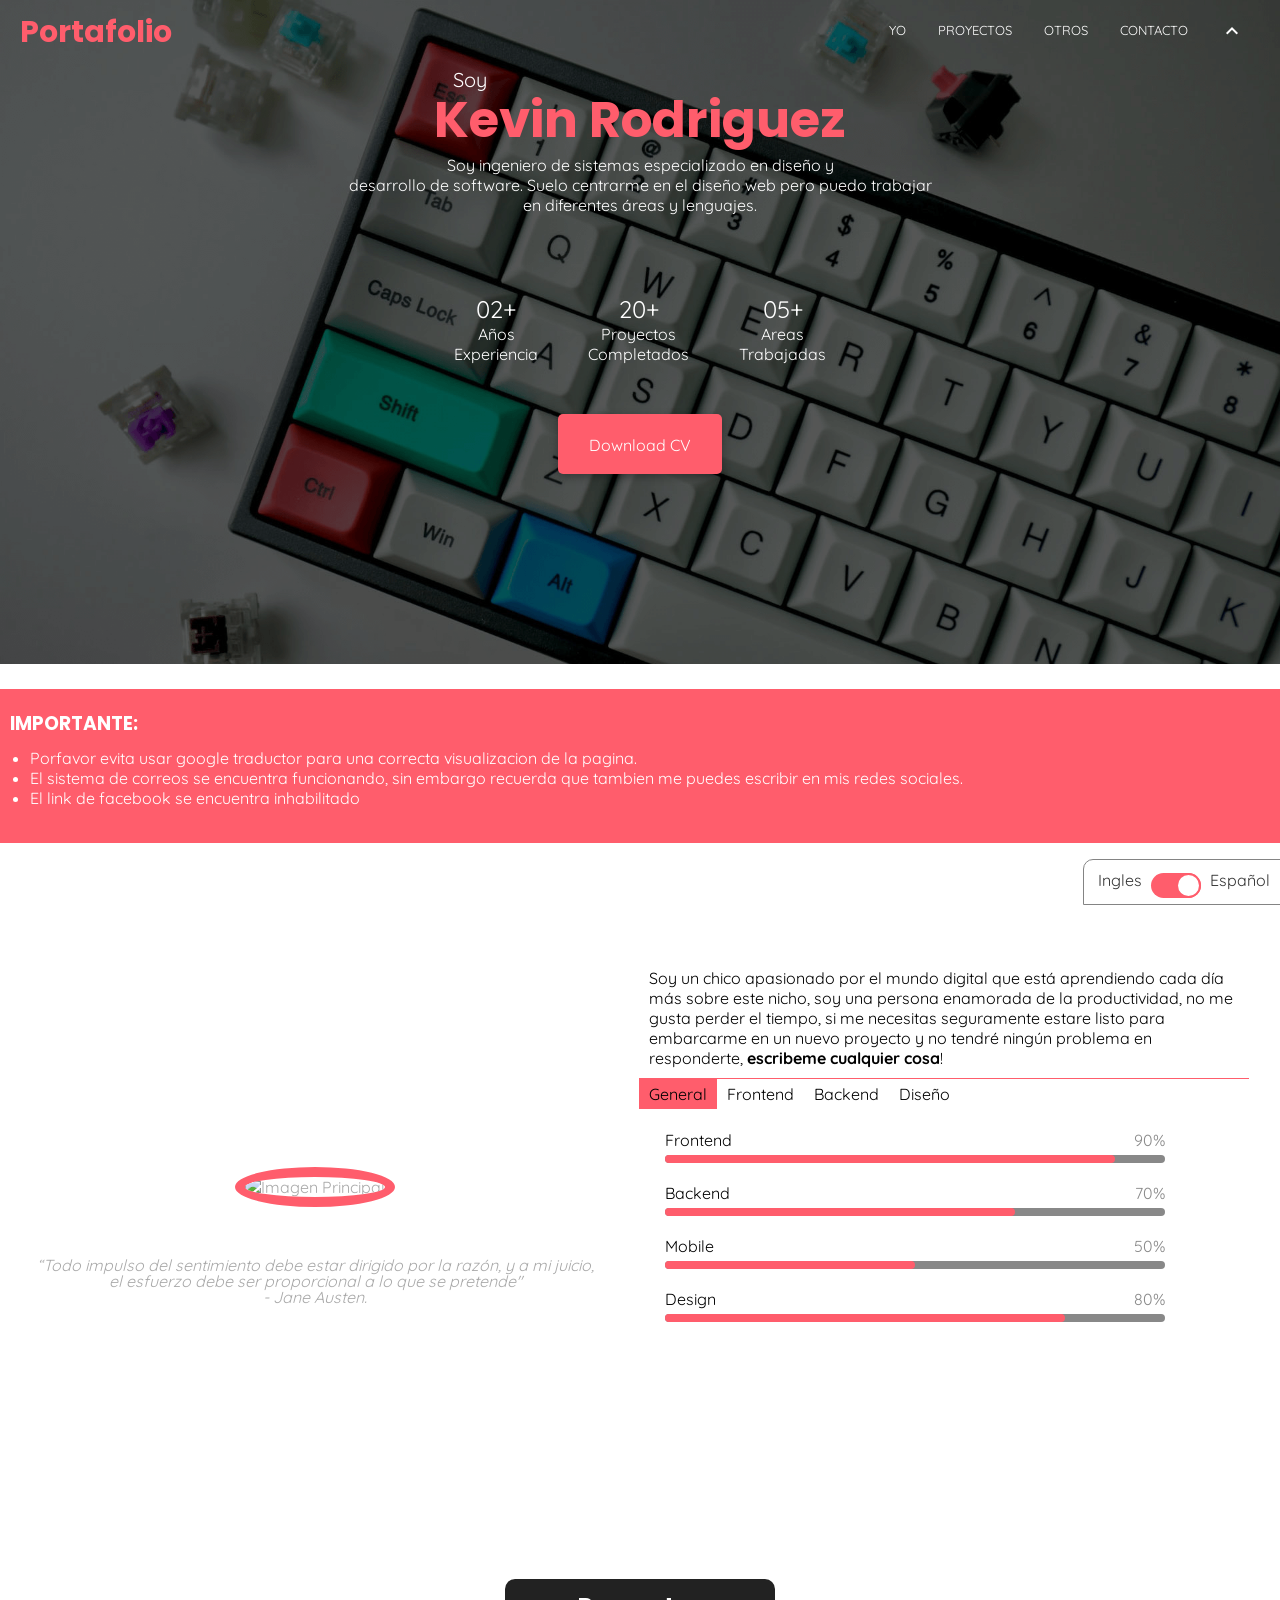
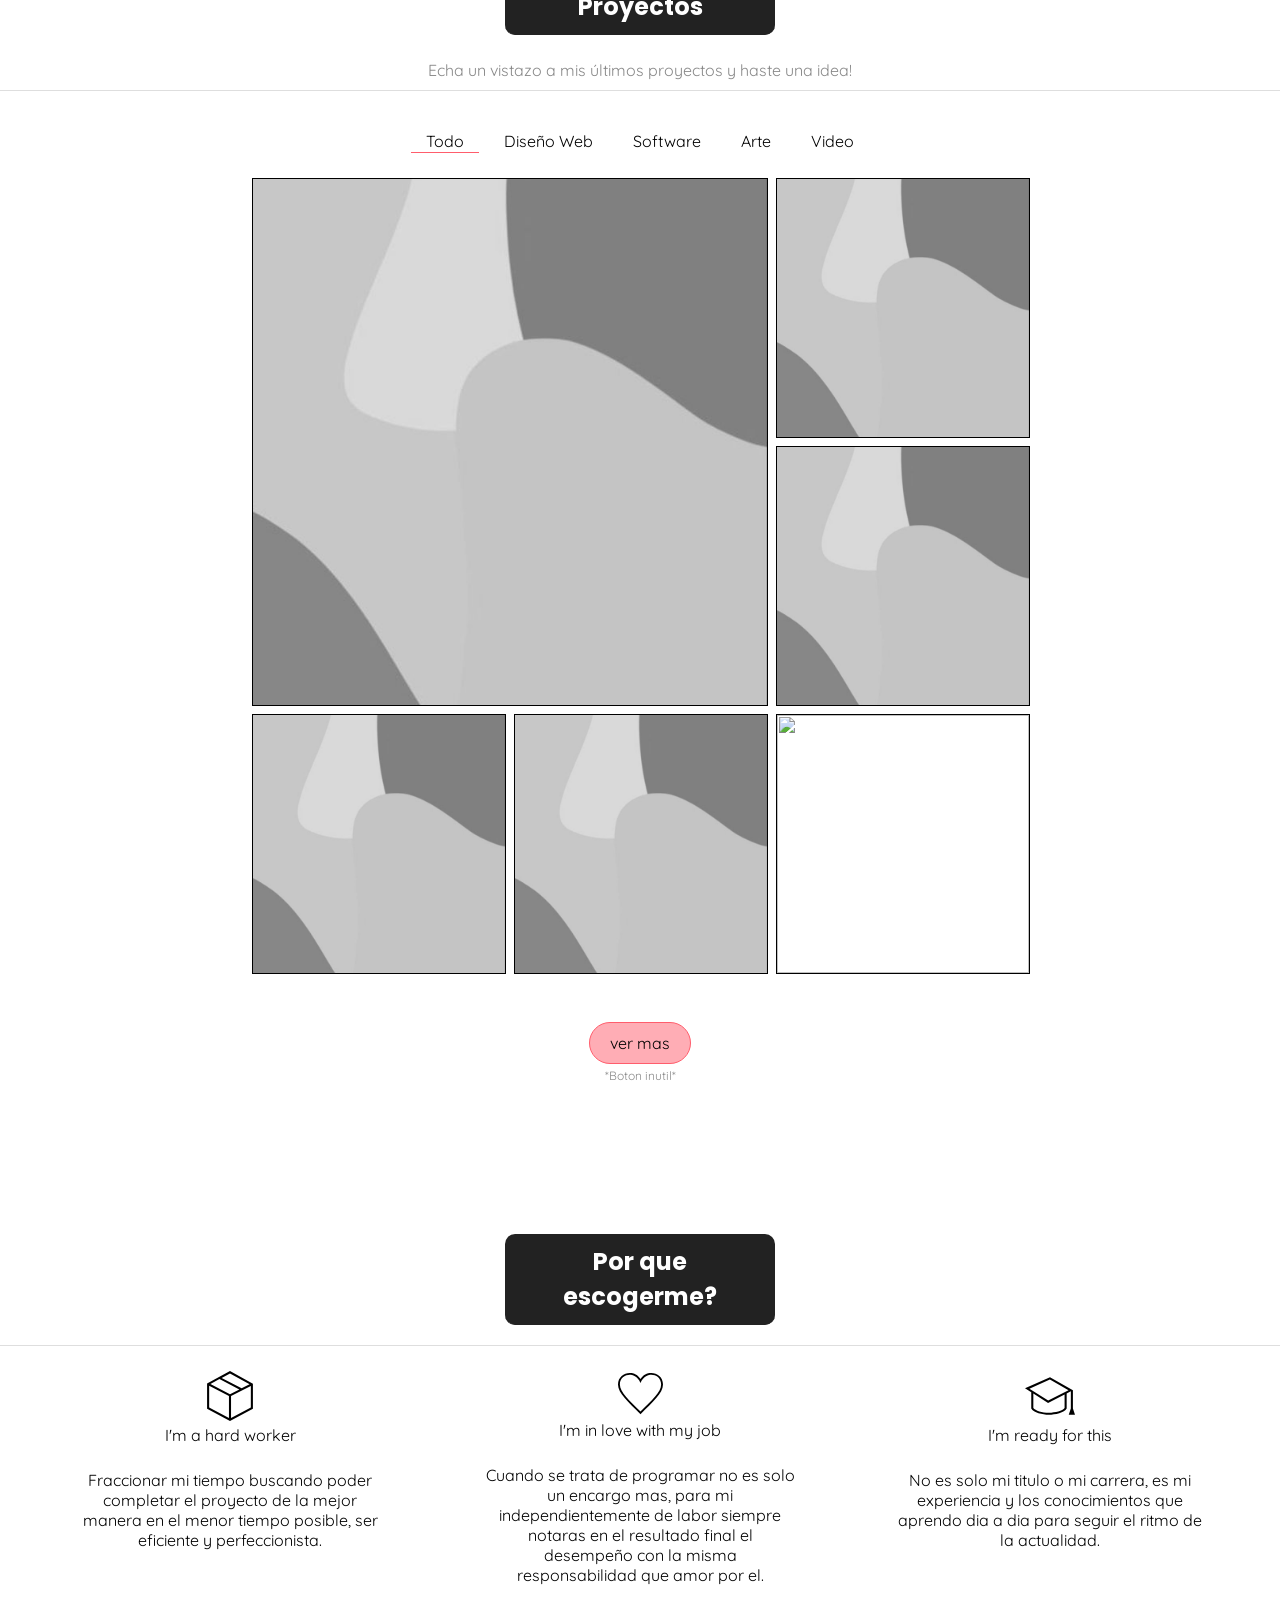
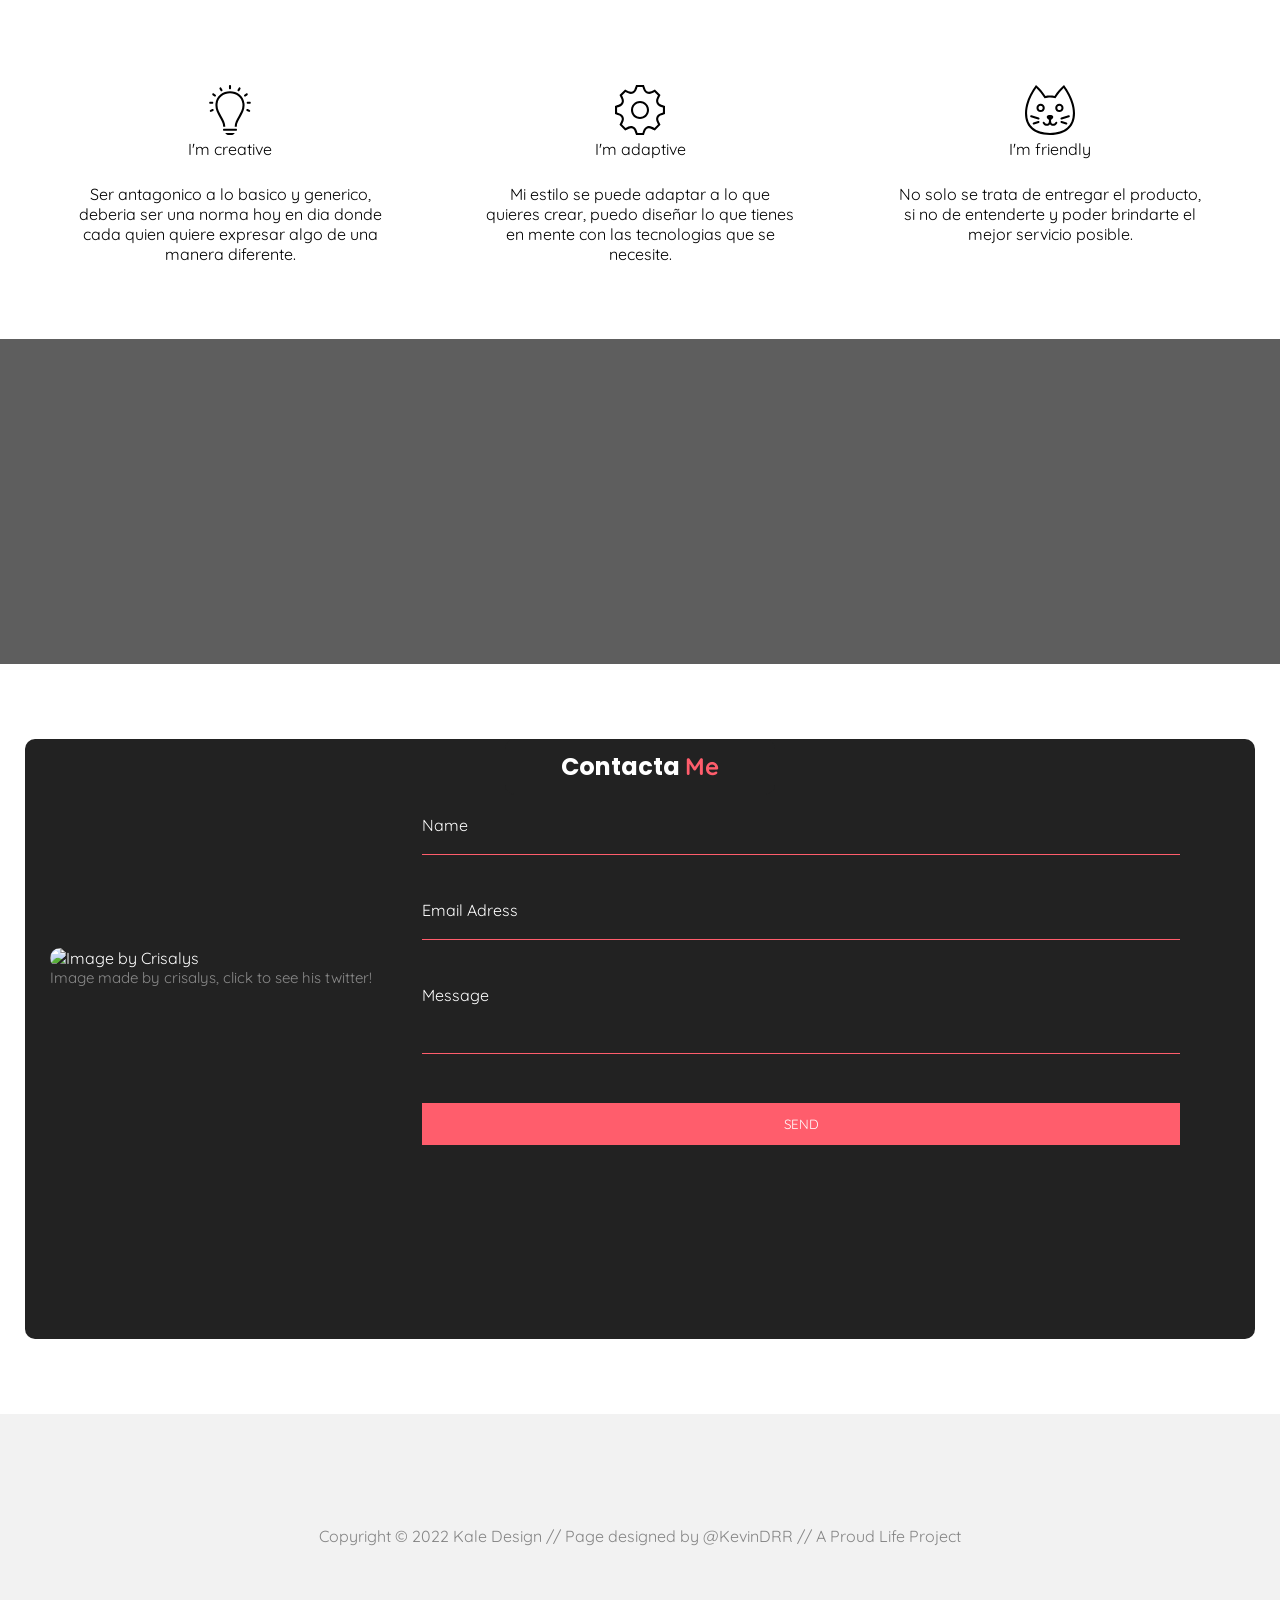
==== es/index.html @ fe2108a3 "First commit" ====
<!DOCTYPE html>
<html lang="es">
<head>
    <meta charset="UTF-8">
    <meta http-equiv="X-UA-Compatible" content="IE=edge">
    <meta name="viewport" content="width=device-width, initial-scale=1.0">
    <title>Portafolio</title>
    <link rel="shortcut icon" href="../img/icon.png ">
    <link rel="stylesheet" href="../style.css">
    <!--Iconos Fontawesome-->
    <script src="https://kit.fontawesome.com/ef93b73210.js" crossorigin="anonymous"></script>
    <!--Iconos google-->
    <link href="https://fonts.googleapis.com/icon?family=Material+Icons" rel="stylesheet">
    <!--Fuentes google-->
    <link rel="preconnect" href="https://fonts.googleapis.com"><link rel="preconnect" href="https://fonts.gstatic.com" crossorigin><link href="https://fonts.googleapis.com/css2?family=Quicksand&display=swap" rel="stylesheet">
    <link rel="preconnect" href="https://fonts.googleapis.com"><link rel="preconnect" href="https://fonts.gstatic.com" crossorigin><link href="https://fonts.googleapis.com/css2?family=Poppins:wght@500&display=swap" rel="stylesheet">
</head>
<body>
    <!--Menu de navegacion-->
    <header>       
            <nav>  
                <h1>Portafolio</h1> 
                <span id="menu" class="material-icons">menu</span>
                <ul>
                    <li><a href="#aboutme">YO</a></li>
                    <li><a href="#projects">PROYECTOS</a></li>
                    <li><a href="#chooseme">OTROS</a></li>
                    <li><a href="#contact">CONTACTO</a></li>
                    <li><a class="arrow" href="#"><span id="arrow" class="material-icons">expand_less</span></a></li>
                </ul>
            </nav>
            <!--Subscribe-->
            <div id="pushbar">
                <form class="formulario">
                    <span class="en">Ingles</span>
                    <input type="checkbox" class="check" checked>
                    <span class="es">Español</span>
                </form>
            </div>
            <!--Bloque de inicio-->
            <section class="back">
                <div id="inicio" class="front">
                    <p id="peque">Soy</p>
                    <h2 id="grand">Kevin Rodriguez</h2>
                    <p id="med">Soy ingeniero de sistemas especializado en diseño y <br> desarrollo de software. Suelo centrarme en el diseño web pero puedo trabajar <br> 
                    en diferentes áreas y lenguajes.</p>
                    <ul id="redes">
                        <li><a href="https://www.linkedin.com/in/kdrr/" target="_blank"><i class="fa-brands fa-linkedin"></i></a></li>
                        <li><a href="https://www.instagram.com/kxvin.png" target="_blank"><i class="fa-brands fa-instagram"></i></a></li>
                        <li><a href="#"><i class="fa-brands fa-facebook"></i></a></li>
                        <li><a href="https://twitter.com/kevinDRR" target="_blank"><i class="fa-brands fa-twitter"></i></a></li>
                    </ul>
                    <div id="ct_container">
                        <p><span>02+</span><br> Años<br>Experiencia</p> <!--04+-->
                        <p><span>20+</span><br> Proyectos<br>Completados</p> <!--20+-->
                        <p><span>05+</span><br> Areas<br>Trabajadas</p> <!--05+-->
                    </div>
                    
                    <a href="../source/Cv.pdf" class="btn-descarga" title="" target="_blank">Download CV <i class="fa-solid fa-mug-hot"></i></a>
                </div>
            </section>
    </header>
    <article>
        <!-- Warning -->
        <div id="notice">
            <h3>IMPORTANTE:</h3>
            <ul>
                <li>Porfavor evita usar google traductor para una correcta visualizacion de la pagina.</li>
                <li>El sistema de correos se encuentra funcionando, sin embargo recuerda que tambien me puedes escribir en mis redes sociales.</li>
                <li>El link de facebook se encuentra inhabilitado</li>
            </ul>
        </div>
        <!--Bloque sobre mi-->
        <section id="aboutme">
            <div id="quote1">
                <img id="img" src="../img/About_me.jpg" alt="Imagen Principal">
                <p>“Todo impulso del sentimiento debe estar dirigido por la razón, y a mi juicio,<br>el esfuerzo debe ser proporcional a lo que se pretende"<br>- Jane Austen.</p>
            </div>
            <div class="img_text">    
                <p id="text">Soy un chico apasionado por el mundo digital que está aprendiendo cada día más sobre este nicho, soy una persona 
                enamorada de la productividad, no me gusta perder el tiempo, si me necesitas seguramente estare listo para embarcarme en un nuevo
                proyecto y no tendré ningún problema en responderte, <strong>escribeme cualquier cosa</strong>!</p>
                <ul class="img_list">
                    <li id="generalBtn">General</li>
                    <li id="frontendBtn">Frontend</li>
                    <li id="backendBtn">Backend</li>
                    <li id="designBtn">Diseño</li>
                </ul>

                <div class="slc_h">
                    <div id="slc_general" class="slc">
                        <p class="skill_html">Frontend<span>90%</span></p>
                        <div class="skill_bar skill_bar--90"></div>
                        
                        <p class="skill_css">Backend<span>70%</span></p>
                        <div class="skill_bar skill_bar--70"></div>
                                        
                        <p class="skill_js">Mobile<span>50%</span></p>
                        <div class="skill_bar skill_bar--50"></div>
                
                        <p class="skill_react">Design<span>80%</span></p>               
                        <div class="skill_bar skill_bar--80"></div>
                    </div>

                    <div id="slc_frontend" class="slc">
                        <p class="skill_html">Html<span>90%</span></p>
                        <div class="skill_bar skill_bar--90"></div>
                        
                        <p class="skill_css">Css<span>80%</span></p>
                        <div class="skill_bar skill_bar--80"></div>
                                        
                        <p class="skill_js">JavaScript<span>60%</span></p>
                        <div class="skill_bar skill_bar--60"></div>
                
                        <p class="skill_react">React<span>40%</span></p>               
                        <div class="skill_bar skill_bar--40"></div>
                    </div>

                    <div id="slc_backend" class="slc">
                        <p class="skill_html">C++<span>80%</span></p>
                        <div class="skill_bar skill_bar--80"></div>
                        
                        <p class="skill_css">Java<span>60%</span></p>
                        <div class="skill_bar skill_bar--60"></div>
                                       
                        <p class="skill_js">NodeJs<span>40%</span></p>
                        <div class="skill_bar skill_bar--40"></div>
                
                        <p class="skill_react">Python<span>90%</span></p>               
                        <div class="skill_bar skill_bar--90"></div>
                    </div>

                    <div id="slc_design" class="slc">
                        <p class="skill_html">Illustration<span>60%</span></p>
                        <div class="skill_bar skill_bar--60"></div>
                        
                        <p class="skill_css">UX/UI (figma)<span>80%</span></p>
                        <div class="skill_bar skill_bar--80"></div>
                                       
                        <p class="skill_js">Multimedia Design<span>50%</span></p>
                        <div class="skill_bar skill_bar--50"></div>
                
                        <p class="skill_react">Photoshop<span>60%</span></p>               
                        <div class="skill_bar skill_bar--60"></div>
                    </div>
                </div>

            </div>
        </section>
        <!--Proyectos-->
        <section id="projects">
            </div>
            <h2>Proyectos</h2>
            <p id="project_p">Echa un vistazo a mis últimos proyectos y haste una idea!</p>
            <div class="border"></div>
            <div id="p_options">
                <ul>
                    <li id="c_1" class="clickable">Todo</li>
                    <li id="c_2" class="clickable">Diseño Web</li>
                    <li id="c_3" class="clickable">Software</li>
                    <li id="c_4" class="clickable">Arte</li>
                    <li id="c_5" class="clickable">Video</li>
                </ul>
            </div>

            <div id="cards">
                <a href="target="_blank" target="_blank"  class="diff"><img class="imgp" src="../img/Placebo.png" alt=""></a>
                <a href="target="_blank" target="_blank" ><img class="imgp" src="../img/Placebo.png" alt=""></a>
                <a href="target="_blank" target="_blank" ><img class="imgp" src="../img/Placebo.png" alt=""></a>
                <a href="target="_blank" target="_blank" ><img class="imgp" src="../img/Placebo.png" alt=""></a>
                <a href="target="_blank" target="_blank" ><img class="imgp" src="../img/Placebo.png" alt=""></a>
                <a href="target="_blank" target="_blank"  id="chau"><img id="chau" class="imgp" src="../img/Placebo.png" alt=""></a>
                <a href="target="_blank" target="_blank" ><img class="vms" src="../img/Ver_mas.jpg" alt=""></a>
            </div>

            <div id="cards2">
                <a href="target="_blank" target="_blank"  class="diff"><img class="imgp" src="../img/Placebo.png" alt=""></a>
                <a href="target="_blank" target="_blank" ><img class="imgp" src="../img/Placebo.png" alt=""></a>
                <a href="target="_blank" target="_blank" ><img class="imgp" src="../img/Placebo.png" alt=""></a>
                <a href="target="_blank" target="_blank" ><img class="imgp" src="../img/Placebo.png" alt=""></a>
                <a href="target="_blank" target="_blank" ><img class="imgp" src="../img/Placebo.png" alt=""></a>
                <a href="target="_blank" target="_blank"  id="chau"><img id="chau" class="imgp" src="../img/Placebo.png" alt=""></a>
                <a href="target="_blank" target="_blank" ><img class="vms" src="../img/Ver_mas.jpg" alt=""></a>
            </div>

            <div id="cards3">
                <a href="target="_blank" target="_blank"  class="diff"><img class="imgp" src="../img/Placebo.png" alt=""></a>
                <a href="target="_blank" target="_blank" ><img class="imgp" src="../img/Placebo.png" alt=""></a>
                <a href="target="_blank" target="_blank" ><img class="imgp" src="../img/Placebo.png" alt=""></a>
                <a href="target="_blank" target="_blank" ><img class="imgp" src="../img/Placebo.png" alt=""></a>
                <a href="target="_blank" target="_blank" ><img class="imgp" src="../img/Placebo.png" alt=""></a>
                <a href="target="_blank" target="_blank"  id="chau"><img id="chau" class="imgp" src="../img/Placebo.png" alt=""></a>
                <a href="target="_blank" target="_blank" ><img class="vms" src="../img/Ver_mas.jpg" alt=""></a>
            </div>
            
            <div id="cards4">
                <a href="target="_blank" target="_blank"  class="diff"><img class="imgp" src="../img/Placebo.png" alt=""></a>
                <a href="target="_blank" target="_blank" ><img class="imgp" src="../img/Placebo.png" alt=""></a>
                <a href="target="_blank" target="_blank" ><img class="imgp" src="../img/Placebo.png" alt=""></a>
                <a href="target="_blank" target="_blank" ><img class="imgp" src="../img/Placebo.png" alt=""></a>
                <a href="target="_blank" target="_blank" ><img class="imgp" src="../img/Placebo.png" alt=""></a>
                <a href="target="_blank" target="_blank"  id="chau"><img id="chau" class="imgp" src="../img/Placebo.png" alt=""></a>
                <a href="target="_blank" target="_blank" ><img class="vms" src="../img/Ver_mas.jpg" alt=""></a>
            </div>

            <div id="cards5">
                <a href="target="_blank" target="_blank"  class="diff"><img class="imgp" src="../img/Placebo.png" alt=""></a>
                <a href="target="_blank" target="_blank" ><img class="imgp" src="../img/Placebo.png" alt=""></a>
                <a href="target="_blank" target="_blank" ><img class="imgp" src="../img/Placebo.png" alt=""></a>
                <a href="target="_blank" target="_blank" ><img class="imgp" src="../img/Placebo.png" alt=""></a>
                <a href="target="_blank" target="_blank" ><img class="imgp" src="../img/Placebo.png" alt=""></a>
                <a href="target="_blank" target="_blank"  id="chau"><img id="chau" class="imgp" src="../img/Placebo.png" alt=""></a>
                <a href="target="_blank" target="_blank" ><img class="vms" src="../img/Ver_mas.jpg" alt=""></a>
            </div>

            <div id="proj_vermas">
                <p id="num">ver mas</p>
                <span id="num_text">*Boton inutil*</span>
            </div>
        </section>
        <!--Bloque escojeme (Otros)-->
        <section id="chooseme">
            <h2>Por que escogerme?</h2>
            <div class="border"></div>
            <div id="cm_table">
                <div>
                    <svg xmlns="http://www.w3.org/2000/svg" width="50" height="50" viewBox="0 0 24 24"><path d="M23 6.066v12.065l-11.001 5.869-11-5.869v-12.131l11-6 11.001 6.066zm-21.001 11.465l9.5 5.069v-10.57l-9.5-4.946v10.447zm20.001-10.388l-9.501 4.889v10.568l9.501-5.069v-10.388zm-5.52 1.716l-9.534-4.964-4.349 2.373 9.404 4.896 4.479-2.305zm-8.476-5.541l9.565 4.98 3.832-1.972-9.405-5.185-3.992 2.177z"/></svg>
                    <p>I'm a hard worker</p>
                    <p>Fraccionar mi tiempo buscando poder completar el proyecto de la mejor manera en el menor tiempo posible, ser eficiente y perfeccionista.</p>
                </div>
                <div>
                    <svg xmlns="http://www.w3.org/2000/svg" width="45" height="45" viewBox="0 0 24 24"><path d="M12 21.593c-5.63-5.539-11-10.297-11-14.402 0-3.791 3.068-5.191 5.281-5.191 1.312 0 4.151.501 5.719 4.457 1.59-3.968 4.464-4.447 5.726-4.447 2.54 0 5.274 1.621 5.274 5.181 0 4.069-5.136 8.625-11 14.402m5.726-20.583c-2.203 0-4.446 1.042-5.726 3.238-1.285-2.206-3.522-3.248-5.719-3.248-3.183 0-6.281 2.187-6.281 6.191 0 4.661 5.571 9.429 12 15.809 6.43-6.38 12-11.148 12-15.809 0-4.011-3.095-6.181-6.274-6.181"/></svg>
                    <p>I'm in love with my job</p>
                    <p>Cuando se trata de programar no es solo un encargo mas, para mi independientemente de labor siempre notaras en el resultado final
                        el desempeño con la misma responsabilidad que amor por el.
                    </p>
                </div>
                <div>
                    <svg xmlns="http://www.w3.org/2000/svg" width="50" height="50" viewBox="0 0 24 24"><path d="M22 9.74l-2 1.02v7.24c-1.007 2.041-5.606 3-8.5 3-3.175 0-7.389-.994-8.5-3v-7.796l-3-1.896 12-5.308 11 6.231v8.769l1 3h-3l1-3v-8.26zm-18 1.095v6.873c.958 1.28 4.217 2.292 7.5 2.292 2.894 0 6.589-.959 7.5-2.269v-6.462l-7.923 4.039-7.077-4.473zm-1.881-2.371l9.011 5.694 9.759-4.974-8.944-5.066-9.826 4.346z"/></svg>
                    <p>I'm ready for this</p>
                    <p>No es solo mi titulo o mi carrera, es mi experiencia y los conocimientos que aprendo dia a dia para seguir el ritmo de la actualidad.
                    </p>
                </div>
                <div>
                    <svg xmlns="http://www.w3.org/2000/svg" width="50" height="50" viewBox="0 0 24 24"><path d="M13 24h-2c-.288 0-.563-.125-.753-.341l-.576-.659h4.658l-.576.659c-.19.216-.465.341-.753.341zm1.867-3c.287 0 .52.224.52.5s-.233.5-.52.5h-5.734c-.287 0-.52-.224-.52-.5s.233-.5.52-.5h5.734zm-2.871-17c2.983 0 6.004 1.97 6.004 5.734 0 1.937-.97 3.622-1.907 5.252-.907 1.574-1.843 3.201-1.844 5.014h1.001c0-3.286 3.75-6.103 3.75-10.266 0-4.34-3.502-6.734-7.004-6.734-3.498 0-6.996 2.391-6.996 6.734 0 4.163 3.75 6.98 3.75 10.266h.999c.001-1.813-.936-3.44-1.841-5.014-.938-1.63-1.908-3.315-1.908-5.252 0-3.764 3.017-5.734 5.996-5.734zm9.428 7.958c.251.114.362.411.248.662-.114.251-.41.363-.662.249l-.91-.414c-.252-.114-.363-.41-.249-.662.114-.251.411-.362.662-.248l.911.413zm-18.848 0c-.251.114-.362.411-.248.662.114.251.41.363.662.249l.91-.414c.252-.114.363-.41.249-.662-.114-.251-.411-.362-.662-.248l-.911.413zm18.924-2.958h-1c-.276 0-.5-.224-.5-.5s.224-.5.5-.5h1c.276 0 .5.224.5.5s-.224.5-.5.5zm-18-1c.276 0 .5.224.5.5s-.224.5-.5.5h-1c-.276 0-.5-.224-.5-.5s.224-.5.5-.5h1zm16.818-3.089c.227-.158.284-.469.126-.696-.157-.227-.469-.283-.696-.126l-.821.57c-.227.158-.283.469-.126.696.157.227.469.283.696.126l.821-.57zm-16.636 0c-.227-.158-.284-.469-.126-.696.157-.227.469-.283.696-.126l.821.57c.227.158.283.469.126.696-.157.227-.469.283-.696.126l-.821-.57zm13.333-3.033c.134-.241.048-.546-.193-.68-.241-.135-.546-.048-.68.192l-.488.873c-.135.241-.048.546.192.681.241.134.546.048.681-.193l.488-.873zm-10.03 0c-.134-.241-.048-.546.193-.68.241-.135.546-.048.68.192l.488.873c.135.241.048.546-.192.681-.241.134-.546.048-.681-.193l-.488-.873zm5.515-1.378c0-.276-.224-.5-.5-.5s-.5.224-.5.5v1c0 .276.224.5.5.5s.5-.224.5-.5v-1z"/></svg>
                    <p>I'm creative</p>
                    <p>Ser antagonico a lo basico y generico, deberia ser una norma hoy en dia donde cada quien quiere expresar algo de una manera diferente.
                    </p>
                </div>
                <div>
                    <svg xmlns="http://www.w3.org/2000/svg" width="50" height="50" viewBox="0 0 24 24"><path d="M12 8.666c-1.838 0-3.333 1.496-3.333 3.334s1.495 3.333 3.333 3.333 3.333-1.495 3.333-3.333-1.495-3.334-3.333-3.334m0 7.667c-2.39 0-4.333-1.943-4.333-4.333s1.943-4.334 4.333-4.334 4.333 1.944 4.333 4.334c0 2.39-1.943 4.333-4.333 4.333m-1.193 6.667h2.386c.379-1.104.668-2.451 2.107-3.05 1.496-.617 2.666.196 3.635.672l1.686-1.688c-.508-1.047-1.266-2.199-.669-3.641.567-1.369 1.739-1.663 3.048-2.099v-2.388c-1.235-.421-2.471-.708-3.047-2.098-.572-1.38.057-2.395.669-3.643l-1.687-1.686c-1.117.547-2.221 1.257-3.642.668-1.374-.571-1.656-1.734-2.1-3.047h-2.386c-.424 1.231-.704 2.468-2.099 3.046-.365.153-.718.226-1.077.226-.843 0-1.539-.392-2.566-.893l-1.687 1.686c.574 1.175 1.251 2.237.669 3.643-.571 1.375-1.734 1.654-3.047 2.098v2.388c1.226.418 2.468.705 3.047 2.098.581 1.403-.075 2.432-.669 3.643l1.687 1.687c1.45-.725 2.355-1.204 3.642-.669 1.378.572 1.655 1.738 2.1 3.047m3.094 1h-3.803c-.681-1.918-.785-2.713-1.773-3.123-1.005-.419-1.731.132-3.466.952l-2.689-2.689c.873-1.837 1.367-2.465.953-3.465-.412-.991-1.192-1.087-3.123-1.773v-3.804c1.906-.678 2.712-.782 3.123-1.773.411-.991-.071-1.613-.953-3.466l2.689-2.688c1.741.828 2.466 1.365 3.465.953.992-.412 1.082-1.185 1.775-3.124h3.802c.682 1.918.788 2.714 1.774 3.123 1.001.416 1.709-.119 3.467-.952l2.687 2.688c-.878 1.847-1.361 2.477-.952 3.465.411.992 1.192 1.087 3.123 1.774v3.805c-1.906.677-2.713.782-3.124 1.773-.403.975.044 1.561.954 3.464l-2.688 2.689c-1.728-.82-2.467-1.37-3.456-.955-.988.41-1.08 1.146-1.785 3.126"/></svg>
                    <p>I'm adaptive</p>
                    <p>Mi estilo se puede adaptar a lo que quieres crear, puedo diseñar lo que tienes en mente con las tecnologias que se necesite.</p>
                </div>
                <div>
                    <svg xmlns="http://www.w3.org/2000/svg" width="50" height="50" viewBox="0 0 24 24"><path d="M6.623 18.244l-2.285.728c-.63.194-.936-.751-.303-.954l2.284-.727c.635-.198.931.753.304.953zm-.291-1.718l-3.47-1c-.641-.183-.352-1.15.277-.961l3.471 1c.642.185.351 1.147-.278.961zm13.331 2.446l-2.285-.728c-.63-.201-.329-1.15.303-.953l2.284.727c.633.203.326 1.151-.302.954zm1.476-3.446l-3.471 1c-.632.185-.915-.777-.277-.961l3.471-1c.635-.185.913.779.277.961zm-4.639-3.526c-.551 0-1-.448-1-1s.449-1 1-1c.552 0 1 .448 1 1s-.448 1-1 1zm2-1c0-1.105-.896-2-2-2-1.103 0-2 .895-2 2 0 1.104.897 2 2 2 1.104 0 2-.896 2-2zm-11 1c-.551 0-1-.448-1-1s.449-1 1-1c.552 0 1 .448 1 1s-.448 1-1 1zm2-1c0-1.105-.896-2-2-2s-2 .895-2 2c0 1.104.896 2 2 2s2-.896 2-2zm5.956 7.35c-.547 1.215-2.47 1.831-3.456.543-.987 1.289-2.91.671-3.456-.543-.271-.6.64-1.014.912-.41.336.746 2.034 1.301 2.044-.797v-.504c-.615-.218-1.061-.798-1.061-1.313 0-.646.699-.936 1.561-.936.863 0 1.562.29 1.562.936 0 .515-.446 1.095-1.062 1.313v.504c.009 2.12 1.713 1.533 2.044.797.271-.602 1.184-.192.912.41zm-3.456 4.65c-7.093 0-11-3.351-11-9.435 0-3.774 1.563-8.027 4.419-12.072 1.746 1.658 2.505 2.723 3.958 4.91 2.418-.609 3.786-.361 5.251-.004 1.431-2.167 2.219-3.304 3.944-4.914 2.825 4.032 4.428 8.385 4.428 12.08 0 6.084-3.906 9.435-11 9.435zm6.728-23c-2.082 1.814-3.081 3.044-4.546 5.261-1.289-.316-3.281-.274-4.363 0-1.402-2.11-2.405-3.344-4.546-5.261-3.069 4.042-5.273 8.939-5.273 13.565 0 5.759 3.397 10.435 12 10.435 8.604 0 12-4.676 12-10.435 0-4.578-2.207-9.502-5.272-13.565z"/></svg>
                    <p>I'm friendly</p>
                    <p>No solo se trata de entregar el producto, si no de entenderte y poder brindarte el mejor servicio posible.</p>
                </div>
            </div>
            <div class="still_img">
                <div class="still_img2">

                </div>
            </div>
        </section>
        <!--Bloque contactame-->
        <div id="contact">
            <div id="contact_container">
                <h2>Contacta <span>Me</span></h2>
                <div class="contact-wrapper">
                    <div class="cd_img">
                        <img class="c_img" src="../img/fr_c.jfif" alt="Image by Crisalys">
                        <p><a href="https://twitter.com/Criisalys" target="_blank">Image made by crisalys, click to see his twitter!</a></p>
                    </div>
                    <div class="c_form">
                        <form action="https://formsubmit.co/info.kevindrr@gmail.com" method="POST" autocomplete="off">
                            <p>
                                <label for="fullname">Name</label>
                                <input type="text" name="fullname" id="fullname" required>
                            </p>
                            <p>
                                <label for="email">Email Adress</label>
                                <input type="text" name="email" id="email" required>
                            </p>
                            <p class="plarge">
                                <label for="message">Message</label>
                                <textarea name="message" id="message" rows="3" required></textarea>
                            </p>
                            <button type="submit" class="plarge" value="enviar">SEND</button>
                            <input type="hidden" name="_next" value="https://kalesitow.github.io/Portfolio/es/index.html">
                            <input type="hidden" name="_captcha" value="false">
                        </form>
                    </div>
                </div>
            </div>
        </div>
        <!--FAQ-->
        <div id="faq">
        </div>
    </article>
    <!--Footer-->
    <footer>
        <span class="texto_responsive" 
        data-desktoptext="Copyright © 2022 Kale Design // Page designed by @KevinDRR // A Proud Life Project" 
        data-tablettext="Copyright © 2022 Kale Design // Page designed by @KevinDRR" 
        data-phonetext="Copyright © 2022 Kale Design"></span><br>
        <span class="texto_responsive" 
        data-desktoptext="" 
        data-tablettext="A Proud Life Project" 
        data-phonetext="Page designed by @KevinDRR"></span><br>
        <span class="texto_responsive" 
        data-desktoptext="" 
        data-tablettext="" 
        data-phonetext="A Proud Life Project"></span>
    </footer>

    <script src="https://code.jquery.com/jquery-3.6.3.min.js"></script>
    <script src="../main.js"></script>

</body>
</html>
---- style.css ----
/* VARIABLES GLOBALES */
:root {
    --skills-bar-length:0%;
}

/* ESTILOS GENERALES */
*{
    font-family: 'Quicksand', sans-serif;
    padding: 0;
    margin: 0;    
}
body{
    background-color: #fff ;
    color: black;
}
h1,h2,h3{
    font-family: 'Poppins', sans-serif;
}

p{
    margin-bottom: 25px;
}
i{
    font-size: 24px;
}

/* NAV */
h1{
    color: #FF5D6C;
    font-size: 30px;
}

nav{
    z-index: 99;
    display: flex;
    justify-content: space-between;
    padding: 10px 20px ;
    align-items: center;
    position: fixed;
    left: 0;
    top: 0;
    right: 0;
    transition: 0.3s;
}
nav li{
    list-style: none;
    float: left;
}
nav li a{
    text-decoration: none;
    font-size: 13px;
    padding: 0.5rem 1rem;
    transition: all 0.1s linear;
    color: #fff;
}
nav li a:hover{
    cursor: pointer;
    background-color: #FF5D6C; 
}
nav.abajo{
    background-color: #fff;
    border-bottom: solid 1px #f2f2f2;
    padding: 5px 20px;
    transition: 0.3s;
}
.abajo a{
    color: #000;
}

.arrow{
    padding: 16px 16px 0px;/*15*/
}

html {
    scroll-behavior: smooth;
}
section[id]{
    scroll-margin-top: 57px;
}


/* PUSH BAR */
#menu{
    display: none;
}
#pushbar{
    transition: bottom 0.3s;
    z-index: 99;
    position: fixed;
    bottom: -5px;
    right: -5px;
    background-color: #fff;
    border: 1px solid #848484;
    border-top-left-radius: 10px;
    padding: 10px 0 8px;
    width: 200px;
    display: flex;
    justify-content: center;

}
#pushbar span{
    padding: 0 5px;
}
.en{
    color: #333;
}
.es{
    color: #333;
}
.check{
    position:relative; width: 50px;
    margin: 0px 0 10px;
}
.check:before{
    content: '';
    position:absolute;
    width: 50px;
    height: 25px;
    background: #333;
    border-radius: 25px;
}
.check:after{
    content: "";
    position:absolute;
    width: 25px;
    height: 25px;
    background:#fff;
    border-radius: 25px;
    transition: 0.25s;
    border: 2px solid #333;
    box-sizing: border-box;
}
.check:checked::after{
    left: 25px;
    border: 2px solid #FF5D6C;
}
.check:checked::before{
    background: #FF5D6C;
}

/* INICIO */
.back{
    position: relative;

    background-image: url(./img/Header.png);
    background-repeat: no-repeat;
    background-size: cover;

    padding-bottom: 12vw;
}
.back::before{
    position: absolute;
    content:"";
    inset: 0;

    background-color: rgba(0,0,0,0.33);
}
.front{
    position:relative;
}
#inicio{
    padding: 70px 0 36px ;
    color: #fff;
    text-align: center;
}
#peque{
    font-size: 20px;
    padding: 0 340px 0 0;
    margin: 0;
    /*color: #F9BF60;*/
    line-height: 1; /*tamaño del espaciado de la linea del texto*/
}
#grand{
    color: #FF5D6C;
    font-size: 50px;
    margin-top: 0;
    margin-bottom: 0px;
    line-height: 60px;
}
#med{
    margin-top: 5px;
}
#redes li{
    padding: 0;
    text-align: center;
    list-style: none;
    /*overflow: hidden;*/
}
#redes>li{
    display: inline-block;
    margin: 0 12px;
    margin-bottom: 25px;
}
#redes li a{
    color: #f2f2f2;
}
#redes>li>a:hover{
    cursor: pointer;
    color: #FF5D6C;
}
#ct_container span{
    font-size: 24px;
}
#ct_container{
    display: flex;
    justify-content: center;
    gap: 50px;
    margin: 25px 0;
}
.btn-descarga{
    text-decoration: none;
    display: block;
    width: 100%;
    max-width: 150px;
    background-color: #FF5D6C;
    border-radius: 5px;
    margin: 0 auto;
    padding: 13px 7px 17px;
    color: #fff;
    box-shadow: rgba(0, 0, 0, 0.3) 0px 3px 8px;
    transition: 0.3s;
}
.btn-descarga:hover{
    background-color: #fff;
    color: #000;
}

/*  WARNING */
#notice{
    background-color: #FF5D6C;
    color: #fff;
    padding: 20px 0 30px 100px;
    margin-top: 25px;
}
#notice ul{
    margin: 10px 0 5px 20px;
}

/* ABOUT ME */
#aboutme{
    display: flex;
    flex-wrap: wrap;
    margin: 0px 0px 50px; 
    padding-top: 100px;
    align-items: center;
    justify-content: center;
    max-width: 100%;
}

#quote1{
    text-align: center;
    color: darkgray;
    height: auto;
    max-width: 100%;
}
#quote1 p{
    font-style: oblique;
    line-height: 1;
    padding-top: 25px;
}
#img{
    max-width: 75%;
    height: auto;
    border: 10px solid #FF5D6C;
    border-radius: 50%; 
}
#img:hover{
    cursor: pointer;
    filter: brightness(75%);
}
.img_text{
    margin: 0 20px 73px;
}
#text{
    width: fit-content;
    max-width: 600px;
    padding: 200px 0 25px 10px;
    margin-bottom: 0;
    border-bottom: solid 1px #FF5D6C;
}
.sisa{
    justify-content: center;
}
/**/
.img_list{
    list-style: none;
    margin-bottom: 50px;
}
.img_list li{
    float: left;
    padding: 5px 10px;
}
.img_list li:hover{
    cursor: pointer;
    background-color: #FF5D6C;
}
/**/
.slc{
    margin-left: 25px;
    display: flex;
    flex-direction: column;
}
.slc_h{
    height: 325px;
    width: 100%;
    max-width: 608px;
}
/**/

.skill_bar,
.skill_bar::after{
    position: relative;
    width: 500px;
    height: 8px;
    background-color: #888;
    border-radius: 5px;
    overflow: hidden;
}
.skill_bar::after{
    content: '';
    position: absolute;
    left: -100%;
    background-color: #FF5D6C;
    transition: .5s;
    animation: skills-bar-fill 1s ease-in-out forwards;
}
.skill_bar--100::after{
    --skills-bar-length:100%;
}
.skill_bar--90::after{
    --skills-bar-length:90%;
}
.skill_bar--80::after{
    --skills-bar-length:80%;
}
.skill_bar--70::after{
    --skills-bar-length:70%;
}
.skill_bar--60::after{
    --skills-bar-length:60%;
}
.skill_bar--50::after{
    --skills-bar-length:50%;
}
.skill_bar--40::after{
    --skills-bar-length:40%;
}
.skill_bar--30::after{
    --skills-bar-length:30%;
}
.skill_bar--20::after{
    --skills-bar-length:20%;
}
.skill_bar--10::after{
    --skills-bar-length:10%;
}
@keyframes skills-bar-fill{
    to{
        transform: translatex(var(--skills-bar-length));
    }
}

.slc p{
    width: 100%;
    max-width: 500px;
    margin: 0 0 5px 0; 
    display: flex;
    justify-content: space-between;
}
.slc span{
    color: #888;
    
}
.skill_bar{
    margin-bottom: 20px;
}
.slc_h{
    border: 1px solid #fff;
}
.slcred{
    background-color: #FF5D6C;
}

/* PROJECTS */
#p_options{
    display: flex;
    justify-content: center;
    margin-top: 20px;
}
#p_options li.clickable{
    cursor: pointer;
    list-style: none;
    float: left;
    padding: 20px 15px 1px;
    margin: 0 5px;
}
#p_options li.clickable.clicked {
    padding: 20px 15px 0;
}
#p_options li:hover{
    border-bottom: 1px solid #FF5D6C;
}
#projects{
    text-align: center;
    margin: 0px 0px 150px; 
}
#projects h2{
    margin: 0 auto;
    width: 250px;
    padding: 10px;
    border-radius: 10px;
    background-color: #222222;
    color: #fff;
    text-align: center;
    margin-bottom: 20px;
    border-bottom: 1px solid #222222;
}
#project_p{
    color: #888;
    margin: 25px 0 10px;
}
#cards, #cards2, #cards3, #cards4, #cards5{
    text-align: center;
    display: grid;
    grid-template-columns: repeat(5, 1fr);
    grid-template-rows: repeat(2, 1fr);
    gap: 10px;
    justify-content: center;
    margin: 25px 15% 50px;

}
.cardred{
    border-bottom: 1px solid #FF5D6C;
}
.diff{
    width: 100%;
    height: 100%;
 
    grid-column: span 2;
    grid-row: span 2;
    
}
.imgp{
    width: 100%;
    height: 100%;

    border: solid 1px #000;    
}
.vms{
    width: 100%;
    height: 100%;

    border: solid 1px #000;
}
#projects .imgp:hover{
    filter: brightness(0.7);
}
#projects .diff:hover{
    filter: brightness(0.9);
}
#projects .vms:hover{
    filter: brightness(1.5);
}

#proj_vermas p{
    background-color: #ff5d6d80;
    border: 1px solid #FF5D6C;
    width: 100px;
    padding: 10px 0;
    border-radius: 50px;
    margin: 0 auto;
    user-select: none;
}
#proj_vermas p:hover{
    cursor: pointer;
    background-color: #FF5D6C;
}
#proj_vermas span{
    color: #888;
    font-size: 12px;
}

#proj_vermas a {
    text-decoration: none;
    color: black;
}

/* CHOOSEME */
#chooseme{
    margin: 100px 0 0px;
}
#chooseme h2{
    margin: 0 auto;
    width: 250px;
    padding: 10px;
    border-radius: 10px;
    background-color: #222222;
    color: #fff;
    text-align: center;
    margin-bottom: 20px;
    border-bottom: 1px solid #222222;
}
.border{
    width: 100%;
    max-width: 1500px;
    margin: 0 auto;
    border-top: 1px solid rgba(0,0,0,0.13);;
}
#cm_table{
    display: grid;
    grid-template-columns: repeat(3, minmax(0px,600px));
    grid-row: repeat(2, 1fr);
    text-align: center;
    margin: 0 25px;
    justify-content: center;
}
#cm_table div{
    margin: 25px 50px 50px;
}

/* STILL IMG */
.still_img{
    position: relative;

    background-image: url(./img/background.jpg);
    background-repeat: no-repeat;
    background-attachment: fixed;
    background-size: cover;
    background-position: 20%;

    height: 325px;
    display: flex;
    text-align: center;
    justify-content: center;
    align-items: center;
}
.still_img::before{
    position: absolute;
    content:"";
    inset: 0;

    background-color: rgba(0,0,0,0.63);
}
.still_img2{
    position: relative;
    color: #fff;
}
.still_img p{
    margin: 0 30%;
    font-size: 18px;
}
.still_img h3{
    margin-bottom: 25px;
    font-size: 45px;
}

/* CONTACT ME */
#contact{
height: 750px;
display: grid;
align-content: center;

}
#contact_container{
    background-color: #222222;
    color: #fff;    
    margin: 0 25px;
    border-radius: 10px;
    height: 510px;
}
#contact h2{
    margin: 0 auto;
    width: 250px;
    padding: 10px;
    border-radius: 10px;
    background-color: #222222;
    color: #fff;
    text-align: center;
    margin-bottom: 20px;
    border-bottom: 1px solid #222222;
}
.contact-wrapper{
    padding: 0 25px 25px;
    display: grid;
    align-items: center;
    grid-template-columns:max-content 1fr;
}
#contact span{
    color: #FF5D6C;
}
.c_img{
    width: 100%;
    max-width: 400px;
    border-radius: 10px;
}
.c_form form{
    display: grid;
    grid-template-columns: repeat(2, 1fr);
    gap: 20px 50px;
    margin: 0 50px;
}
.c_form form button,
.c_form form input,
.c_form form textarea {
    width: 100%;
    border: none;
    background: none;
    outline: none;
    border-bottom: 1px solid #FF5D6C;
    color: #fff;
}
.c_form form button{
    cursor: pointer;
    background-color: #FF5D6C;
    border: 0;
    padding: 1em;
}
.c_form form button:hover{
    transition: .3s;
    background-color: #EA2F28;
}
.c_form form textarea{
    resize: none;
}
.plarge{
    grid-column: 1 / 3;
}

.cd_img p{
    text-align: center;
    font-size: 15px;
}
.cd_img a{
    text-decoration: none;
    color: #f2f2f2;
    opacity: 50%;

}

/* FOOTER */
footer{
    background-color: #f2f2f2;
    color: #848484;
    padding: 7rem 0 3rem;
    text-align: center;
}
.texto_responsive:before{
    content: attr(data-desktoptext);
}

/* OTHER */
@media only screen and (max-width: 1320px){
    .formulario{
        display: block;
    }
    /**/

    #notice{
        padding: 20px 10px 30px;
    }
    /**/

    #aboutme{
        margin-top: 25px;
    }
    #text{
        padding: 0px 0 10px 10px;
    }

    #quote1{
        text-align: center;
        color: darkgray;
        margin-bottom: 25px;
    }
    #quote1 p{
        font-style: oblique;
        line-height: 1;
        padding-top: 25px;
        margin: 25px 25px 0;
    }
    /**/

    #cards, #cards2, #cards3, #cards4, #cards5{
        grid-template-columns: repeat(3, minmax(0px,252px));
        grid-template-rows: repeat(3, 1fr);
        margin: 25px 25px 50px;
    }
    #chau{
        display: none;
    }

    /**/
    #video{
        grid-template-columns: 1fr;
        grid-template-rows: 1fr;
        justify-items: center;
        padding-top: 15px;
    }
    #video video{
        margin: 15px 15px 30px 15px;
        grid-row: 2 / 3;
    }
    
    /*GIF*/
    #gif{
        grid-template-columns: 1fr;
        grid-template-rows: 1fr;
        justify-items: center;
        padding-top: 15px;
    }
    #gif video{
        margin: 15px 15px 30px 15px;  
    }

    /**/
    #contact_container{
        height: 600px;
    }

    .c_form form p{
        grid-column: 1 / 3;
    }
}

@media only screen and (max-width: 767px) {
    #pushbar{
        padding: 10px;
    }
    #pushbar p{
        margin-right: 10px;
        font-size: 14px;
    }
    /**/

    #menu{
        display: block;
    }
    nav{
        z-index: 99;/*sobra*/
    
        display: block;
        justify-content: center;
        padding: 0px 0px 0;
        align-items: center;
    
        position: fixed;
        left: 0;
        top: 0;
        right: 0;
    
        transition: 0s;
    }
    nav.show{
        background-color: #fff;
        border-bottom: solid 1px #f2f2f2;
    }
    nav.show #menu{
        color: #000;
    }
    h1{
        margin-top: 0;
        color: #FF5D6C;
        font-size: 20px;
        float: left;
        padding: 10px 0 21px 20px;
    }
    #menu{
        cursor: pointer;
        color: #fff;
        padding: 13px 20px 10px 0;
        text-align: right;
    }
    nav ul{
        display: none;
        margin-left: 10px;
    }
    nav.show ul{
        display: block;
    }
    nav li{
        list-style: none;
        float: none; 
        margin: 20px 0 20px 10px;
    }
    nav li a{
        text-decoration: none;
        font-size: 13px;
    
        padding: 0rem 0rem;
        transition: all 0.1s linear; /*efecto nav*/
        /*border-radius: 5px;   Efecto redondo al cuadrado*/
        color: #000;
    }
    nav li a:hover{
        cursor: pointer;
        background-color: #FF5D6C; 
    }
    .arrow{
        padding: 7px 0px 0px;/*15*/
    }
    .abajo{
        background:none ;
        padding: 0px 0px;
        transition: none;
        border-bottom: solid 0px #f2f2f2;
    }
    .abajo #menu{
        color: #000;
        background-color: #fff;
        padding: 13px 20px 10px 0;
        border-bottom: solid 1px #f2f2f2;
    }
    .abajo h1{
        padding: 10px 0px 21px 20px;
    }
    nav.show #menu{
        border-bottom: solid 0px #f2f2f2;
        padding-bottom: 10px;
    }

    /* INICIO */
    #inicio{
        padding: 50px 0 40px 10px;
        color: #fff;
        text-align: center;
    }

    /* ABOUTME */

    .skill_bar,
    .skill_bar::after{
        position: relative;
        width: 100%;
        max-width: 500px;
        height: 8px;
        background-color: #888;
        border-radius: 5px;
        overflow: hidden;
    }
    .skill_bar::after{
        content: '';
        position: absolute;
        left: -100%;
        background-color: #FF5D6C;
        transition: .5s;
        animation: skills-bar-fill 1s ease-in-out forwards;
    }

    /**/
    .texto_responsive:before {
        content: attr(data-tablettext);
    }

    /**/
    #chooseme{
        margin: 50px 0;
    }
    #chooseme h2{
        text-align: center;
    }
    #cm_table{
        grid-template-columns: repeat(2, 1fr);
        grid-row: repeat(3, 1fr);
        text-align: center;
        margin: 0 25px 50px;
        justify-content: center;
    }
    #cm_table div{
        margin: 25px 25px 0px;
    }

    /**/

    #contact{
        height: auto;
        margin-bottom: 50px;
    }

    #contact_container{
        height: auto;
    }
    .contact-wrapper{
        background-color: #222222;
        padding: 0 25px 25px 25px;
        display: grid;
        grid-template-columns: 1fr;
        border-bottom-left-radius: 10px;
        border-bottom-right-radius: 10px;
    }
    .c_form form{
        margin: 0 25px;
    }

    .cd_img{
        display: grid;
        place-content: center;
    }

    .c_img{
        padding-bottom: 20px;
        margin: auto;
    }

}
@media (max-width:580px){
    #more_{
        background-color: #000;
        padding: 50px 50px;
        color: #fff;
        font-size: 14px;
    
        display: grid;
        grid-template-columns: repeat(2, 1fr);
        grid-template-rows: repeat(2, 1fr);
        gap: 20px;
        justify-items: center;
    }
    .contact_ul{
        grid-column: span 2;
    }

    /**/
    .texto_responsive:before {
        content: attr(data-phonetext);
    }

    #chooseme{
        margin: 50px 0;
    }
    #chooseme h2{
        text-align: center;
    }
    #cm_table{
        grid-template-columns: repeat(1, 1fr);
        grid-row: repeat(6, 1fr);
        text-align: center;
        margin: 0 25px 50px;
        justify-content: center;
    }
    #cm_table div{
        margin: 25px 25px 0px;
    }
}

@media only screen and (max-width: 500px) {

    #grand{
        font-size: 40px;
    }
    #peque{
        padding-right: 280px;
    }

    .img_list{
        margin-bottom: 90px;
    }
}
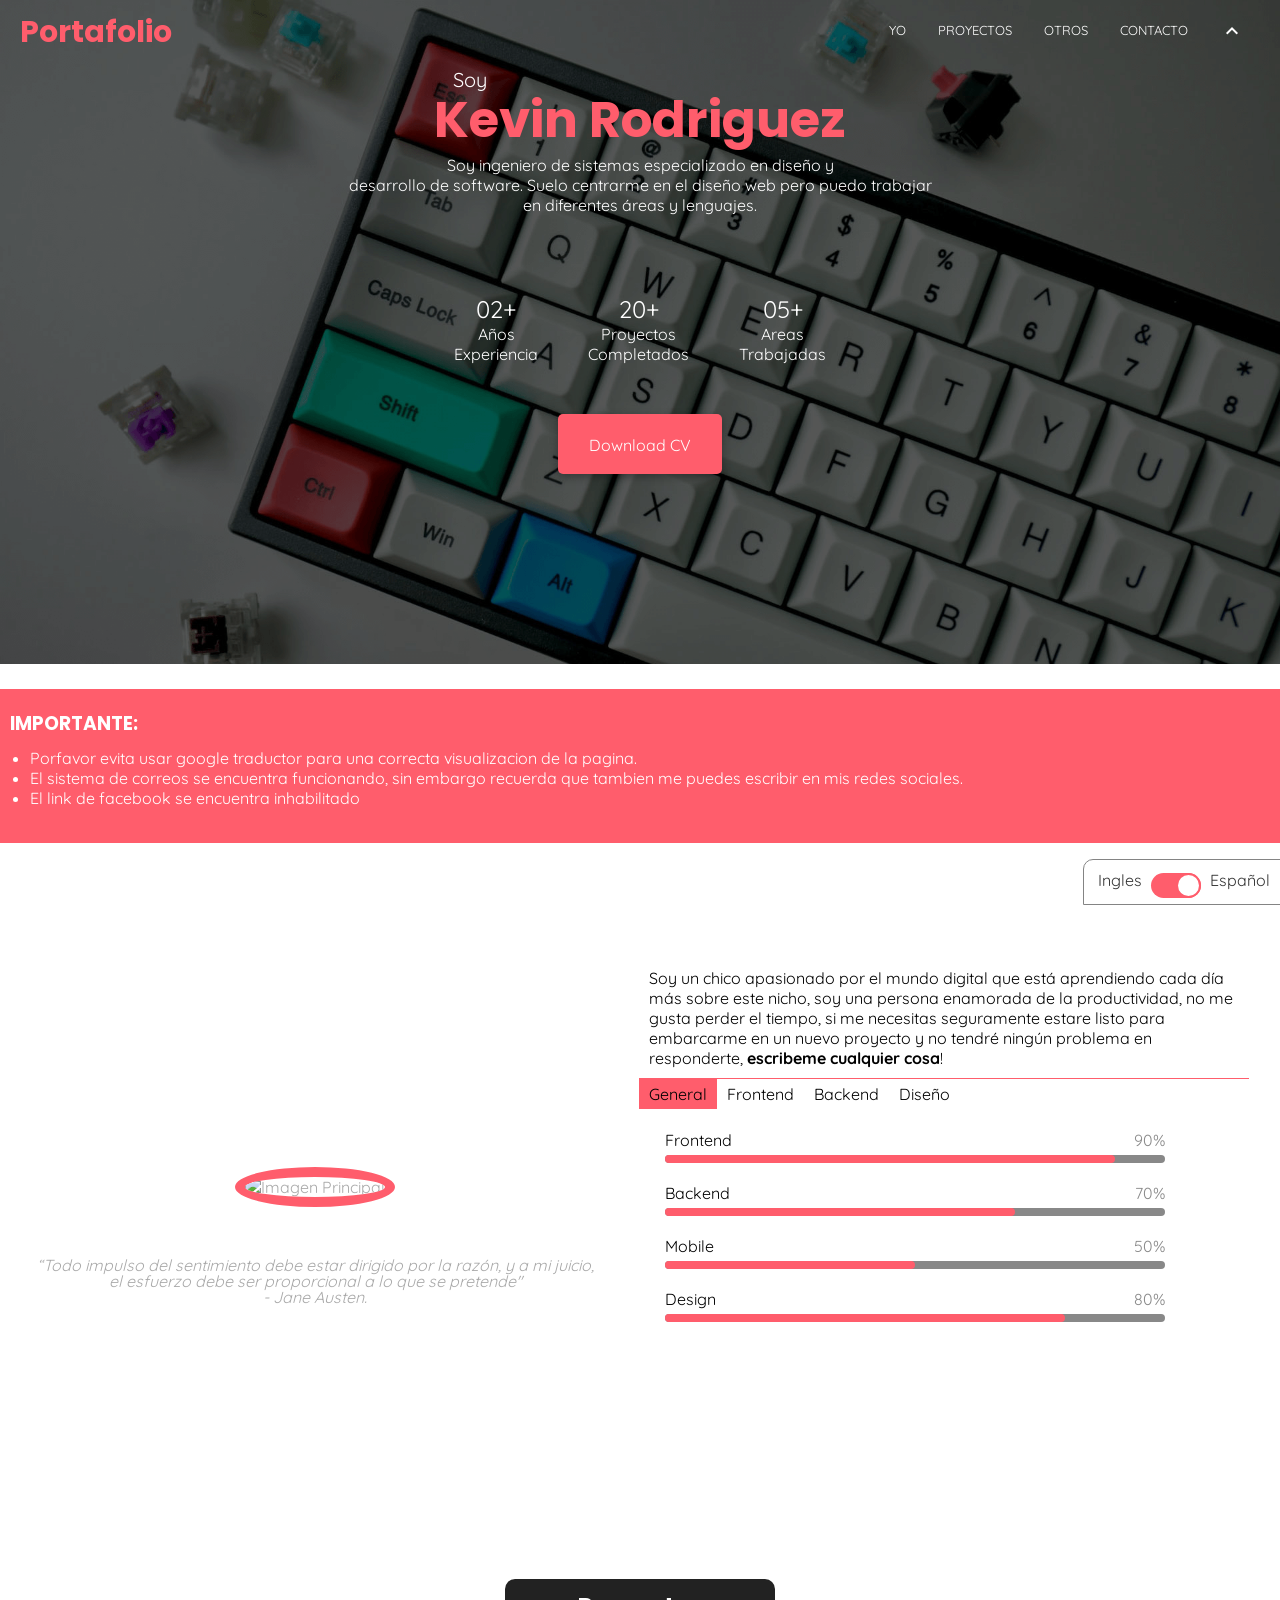
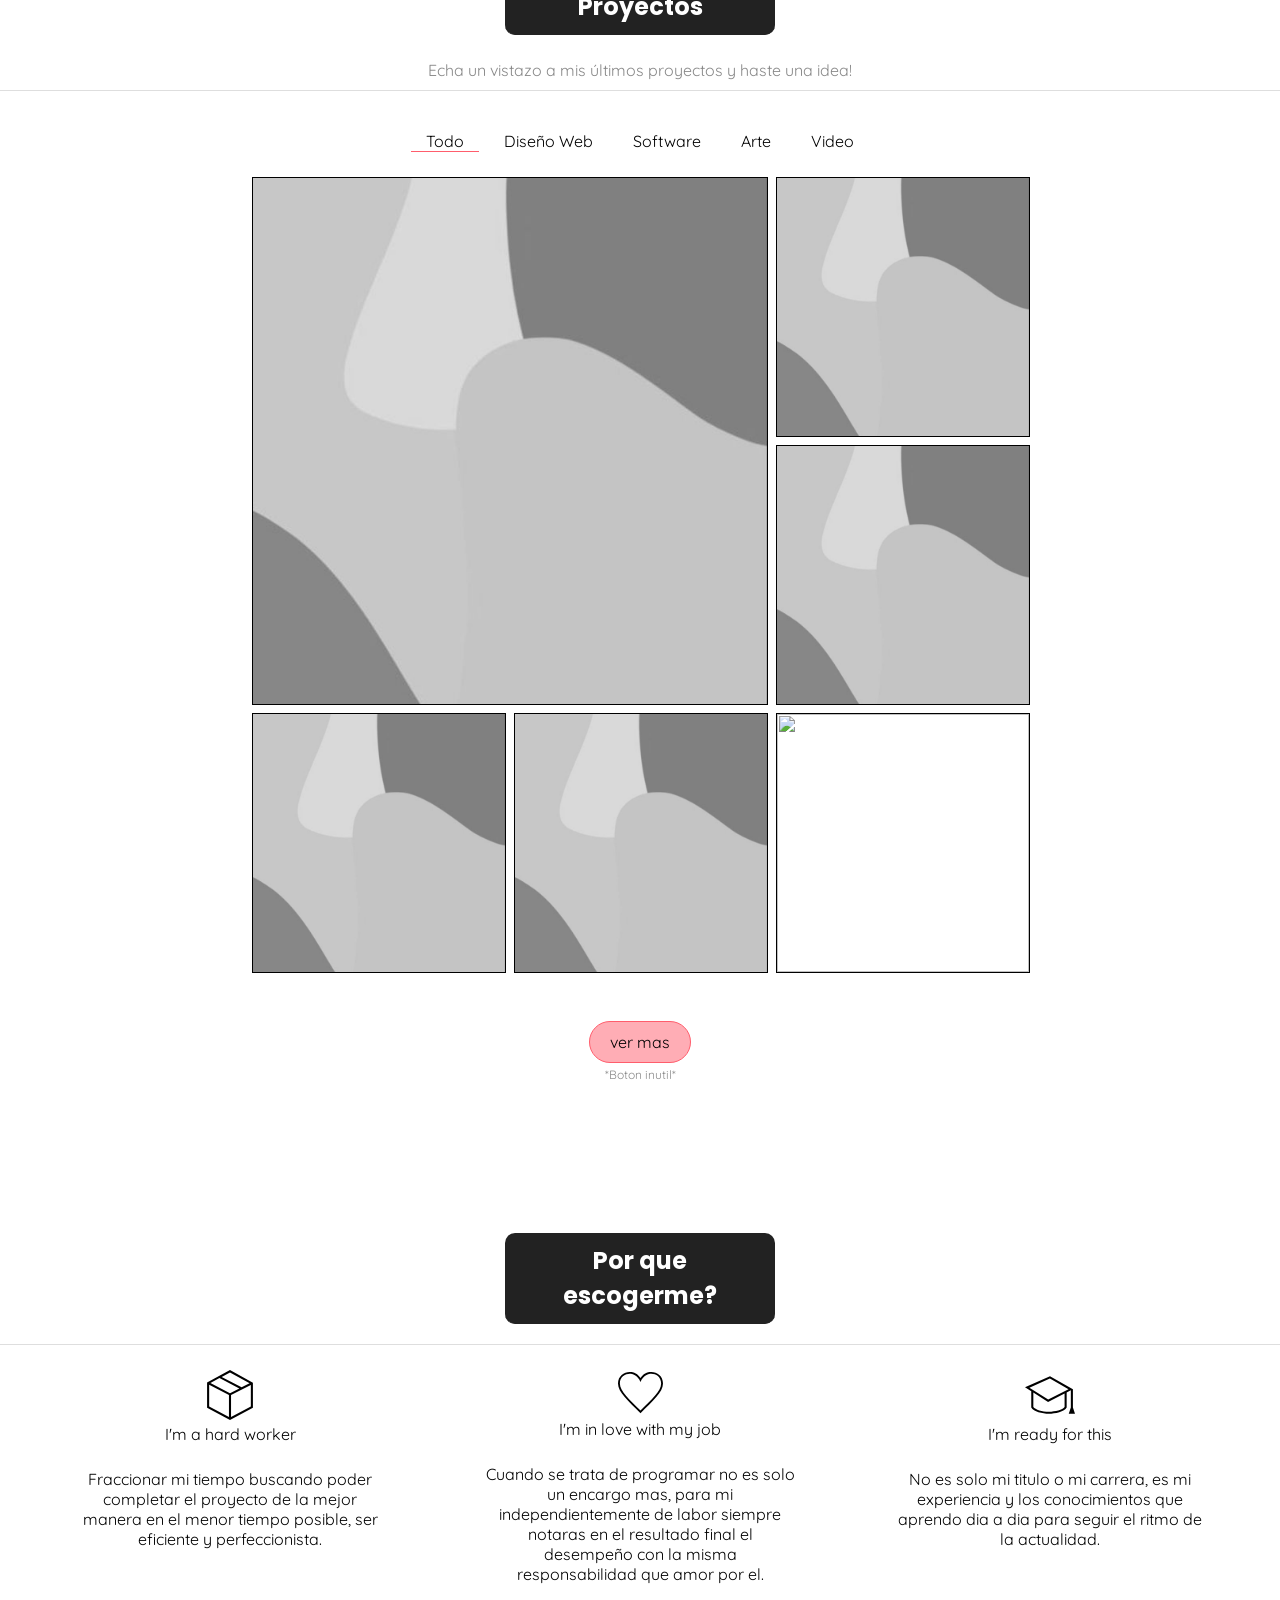
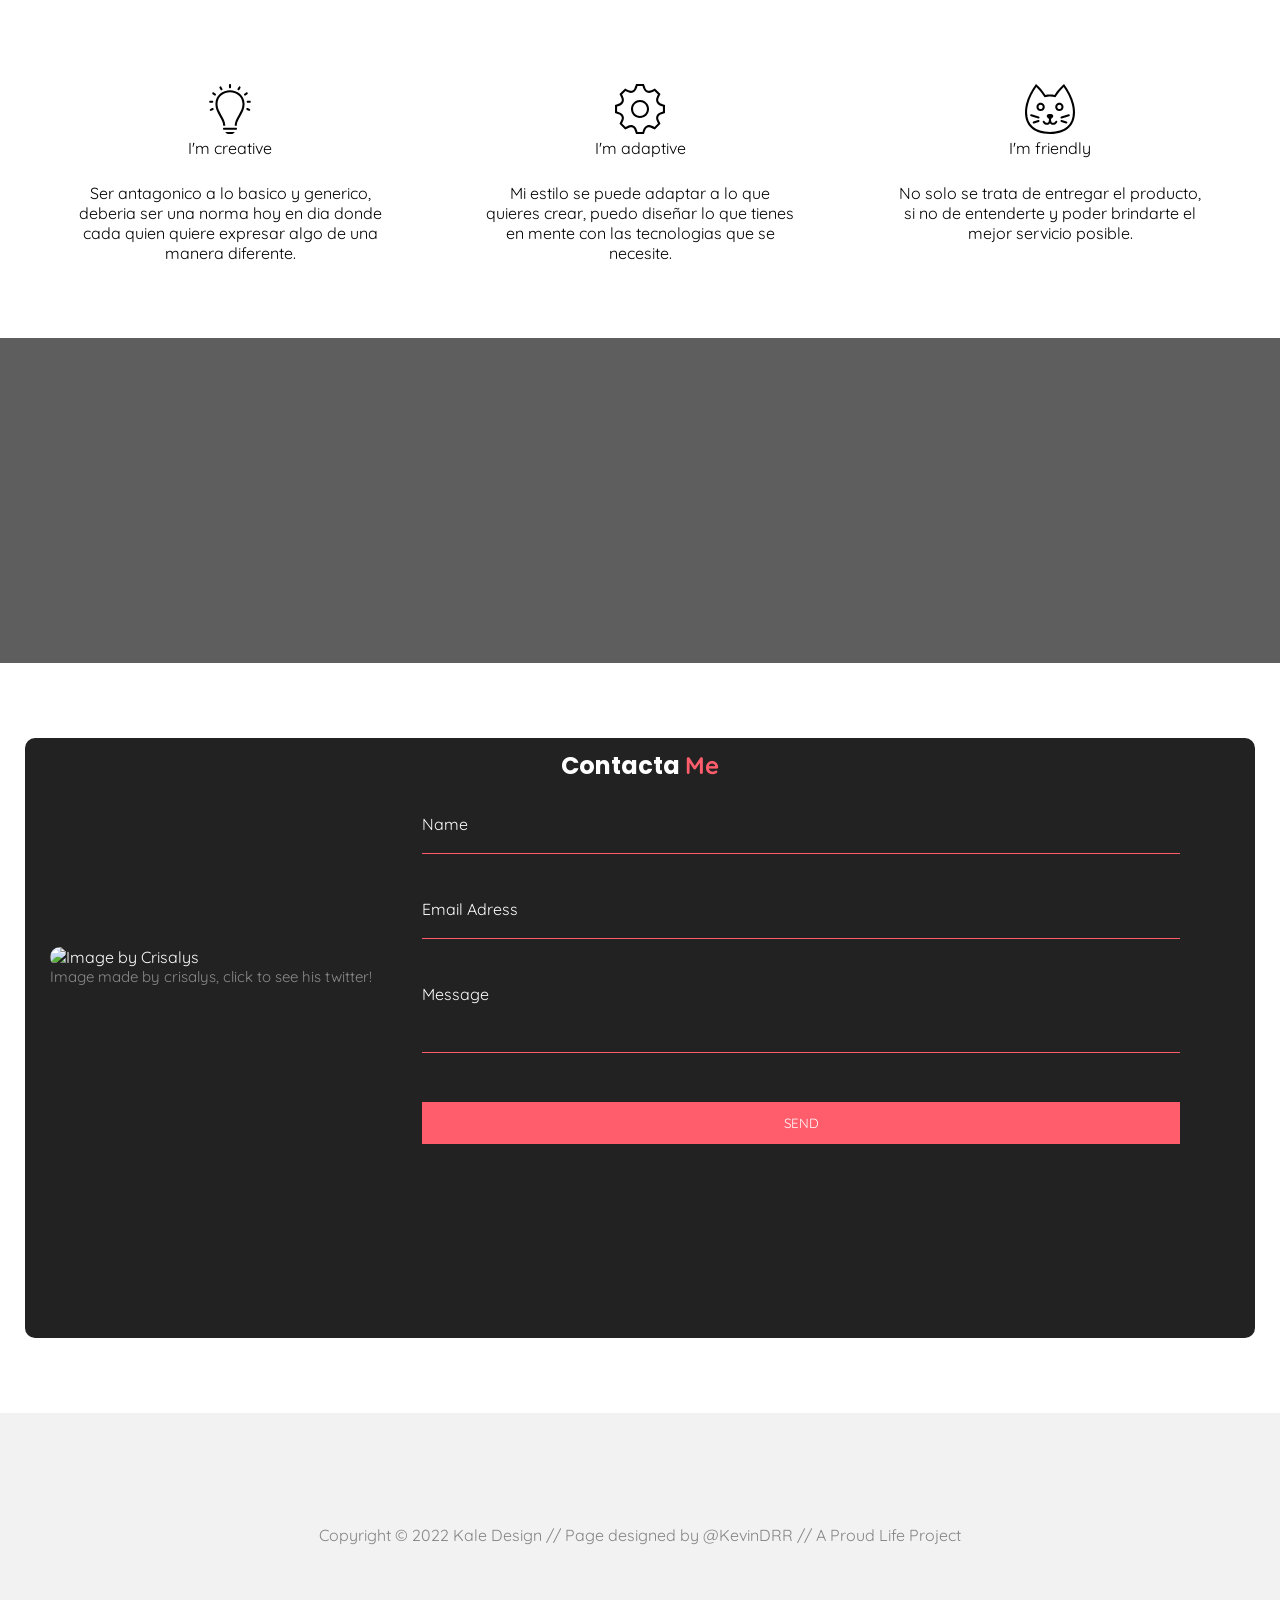
==== commit 68dd6496: "refactor: factorize JS, fix HTML issues, consolidate CSS rules Agent-Logs-Url: https://github.com/Ke" ====
--- a/es/index.html
+++ b/es/index.html
@@ -12,8 +12,9 @@
     <!--Iconos google-->
     <link href="https://fonts.googleapis.com/icon?family=Material+Icons" rel="stylesheet">
     <!--Fuentes google-->
-    <link rel="preconnect" href="https://fonts.googleapis.com"><link rel="preconnect" href="https://fonts.gstatic.com" crossorigin><link href="https://fonts.googleapis.com/css2?family=Quicksand&display=swap" rel="stylesheet">
-    <link rel="preconnect" href="https://fonts.googleapis.com"><link rel="preconnect" href="https://fonts.gstatic.com" crossorigin><link href="https://fonts.googleapis.com/css2?family=Poppins:wght@500&display=swap" rel="stylesheet">
+    <link rel="preconnect" href="https://fonts.googleapis.com">
+    <link rel="preconnect" href="https://fonts.gstatic.com" crossorigin>
+    <link href="https://fonts.googleapis.com/css2?family=Quicksand&family=Poppins:wght@500&display=swap" rel="stylesheet">
 </head>
 <body>
     <!--Menu de navegacion-->
@@ -149,7 +150,6 @@
         </section>
         <!--Proyectos-->
         <section id="projects">
-            </div>
             <h2>Proyectos</h2>
             <p id="project_p">Echa un vistazo a mis últimos proyectos y haste una idea!</p>
             <div class="border"></div>
@@ -164,53 +164,53 @@
             </div>
 
             <div id="cards">
-                <a href="target="_blank" target="_blank"  class="diff"><img class="imgp" src="../img/Placebo.png" alt=""></a>
-                <a href="target="_blank" target="_blank" ><img class="imgp" src="../img/Placebo.png" alt=""></a>
-                <a href="target="_blank" target="_blank" ><img class="imgp" src="../img/Placebo.png" alt=""></a>
-                <a href="target="_blank" target="_blank" ><img class="imgp" src="../img/Placebo.png" alt=""></a>
-                <a href="target="_blank" target="_blank" ><img class="imgp" src="../img/Placebo.png" alt=""></a>
-                <a href="target="_blank" target="_blank"  id="chau"><img id="chau" class="imgp" src="../img/Placebo.png" alt=""></a>
-                <a href="target="_blank" target="_blank" ><img class="vms" src="../img/Ver_mas.jpg" alt=""></a>
+                <a href="#" target="_blank" class="diff"><img class="imgp" src="../img/Placebo.png" alt=""></a>
+                <a href="#" target="_blank"><img class="imgp" src="../img/Placebo.png" alt=""></a>
+                <a href="#" target="_blank"><img class="imgp" src="../img/Placebo.png" alt=""></a>
+                <a href="#" target="_blank"><img class="imgp" src="../img/Placebo.png" alt=""></a>
+                <a href="#" target="_blank"><img class="imgp" src="../img/Placebo.png" alt=""></a>
+                <a href="#" target="_blank" class="chau"><img class="imgp chau" src="../img/Placebo.png" alt=""></a>
+                <a href="#" target="_blank"><img class="vms" src="../img/Ver_mas.jpg" alt=""></a>
             </div>
 
             <div id="cards2">
-                <a href="target="_blank" target="_blank"  class="diff"><img class="imgp" src="../img/Placebo.png" alt=""></a>
-                <a href="target="_blank" target="_blank" ><img class="imgp" src="../img/Placebo.png" alt=""></a>
-                <a href="target="_blank" target="_blank" ><img class="imgp" src="../img/Placebo.png" alt=""></a>
-                <a href="target="_blank" target="_blank" ><img class="imgp" src="../img/Placebo.png" alt=""></a>
-                <a href="target="_blank" target="_blank" ><img class="imgp" src="../img/Placebo.png" alt=""></a>
-                <a href="target="_blank" target="_blank"  id="chau"><img id="chau" class="imgp" src="../img/Placebo.png" alt=""></a>
-                <a href="target="_blank" target="_blank" ><img class="vms" src="../img/Ver_mas.jpg" alt=""></a>
+                <a href="#" target="_blank" class="diff"><img class="imgp" src="../img/Placebo.png" alt=""></a>
+                <a href="#" target="_blank"><img class="imgp" src="../img/Placebo.png" alt=""></a>
+                <a href="#" target="_blank"><img class="imgp" src="../img/Placebo.png" alt=""></a>
+                <a href="#" target="_blank"><img class="imgp" src="../img/Placebo.png" alt=""></a>
+                <a href="#" target="_blank"><img class="imgp" src="../img/Placebo.png" alt=""></a>
+                <a href="#" target="_blank" class="chau"><img class="imgp chau" src="../img/Placebo.png" alt=""></a>
+                <a href="#" target="_blank"><img class="vms" src="../img/Ver_mas.jpg" alt=""></a>
             </div>
 
             <div id="cards3">
-                <a href="target="_blank" target="_blank"  class="diff"><img class="imgp" src="../img/Placebo.png" alt=""></a>
-                <a href="target="_blank" target="_blank" ><img class="imgp" src="../img/Placebo.png" alt=""></a>
-                <a href="target="_blank" target="_blank" ><img class="imgp" src="../img/Placebo.png" alt=""></a>
-                <a href="target="_blank" target="_blank" ><img class="imgp" src="../img/Placebo.png" alt=""></a>
-                <a href="target="_blank" target="_blank" ><img class="imgp" src="../img/Placebo.png" alt=""></a>
-                <a href="target="_blank" target="_blank"  id="chau"><img id="chau" class="imgp" src="../img/Placebo.png" alt=""></a>
-                <a href="target="_blank" target="_blank" ><img class="vms" src="../img/Ver_mas.jpg" alt=""></a>
+                <a href="#" target="_blank" class="diff"><img class="imgp" src="../img/Placebo.png" alt=""></a>
+                <a href="#" target="_blank"><img class="imgp" src="../img/Placebo.png" alt=""></a>
+                <a href="#" target="_blank"><img class="imgp" src="../img/Placebo.png" alt=""></a>
+                <a href="#" target="_blank"><img class="imgp" src="../img/Placebo.png" alt=""></a>
+                <a href="#" target="_blank"><img class="imgp" src="../img/Placebo.png" alt=""></a>
+                <a href="#" target="_blank" class="chau"><img class="imgp chau" src="../img/Placebo.png" alt=""></a>
+                <a href="#" target="_blank"><img class="vms" src="../img/Ver_mas.jpg" alt=""></a>
             </div>
             
             <div id="cards4">
-                <a href="target="_blank" target="_blank"  class="diff"><img class="imgp" src="../img/Placebo.png" alt=""></a>
-                <a href="target="_blank" target="_blank" ><img class="imgp" src="../img/Placebo.png" alt=""></a>
-                <a href="target="_blank" target="_blank" ><img class="imgp" src="../img/Placebo.png" alt=""></a>
-                <a href="target="_blank" target="_blank" ><img class="imgp" src="../img/Placebo.png" alt=""></a>
-                <a href="target="_blank" target="_blank" ><img class="imgp" src="../img/Placebo.png" alt=""></a>
-                <a href="target="_blank" target="_blank"  id="chau"><img id="chau" class="imgp" src="../img/Placebo.png" alt=""></a>
-                <a href="target="_blank" target="_blank" ><img class="vms" src="../img/Ver_mas.jpg" alt=""></a>
+                <a href="#" target="_blank" class="diff"><img class="imgp" src="../img/Placebo.png" alt=""></a>
+                <a href="#" target="_blank"><img class="imgp" src="../img/Placebo.png" alt=""></a>
+                <a href="#" target="_blank"><img class="imgp" src="../img/Placebo.png" alt=""></a>
+                <a href="#" target="_blank"><img class="imgp" src="../img/Placebo.png" alt=""></a>
+                <a href="#" target="_blank"><img class="imgp" src="../img/Placebo.png" alt=""></a>
+                <a href="#" target="_blank" class="chau"><img class="imgp chau" src="../img/Placebo.png" alt=""></a>
+                <a href="#" target="_blank"><img class="vms" src="../img/Ver_mas.jpg" alt=""></a>
             </div>
 
             <div id="cards5">
-                <a href="target="_blank" target="_blank"  class="diff"><img class="imgp" src="../img/Placebo.png" alt=""></a>
-                <a href="target="_blank" target="_blank" ><img class="imgp" src="../img/Placebo.png" alt=""></a>
-                <a href="target="_blank" target="_blank" ><img class="imgp" src="../img/Placebo.png" alt=""></a>
-                <a href="target="_blank" target="_blank" ><img class="imgp" src="../img/Placebo.png" alt=""></a>
-                <a href="target="_blank" target="_blank" ><img class="imgp" src="../img/Placebo.png" alt=""></a>
-                <a href="target="_blank" target="_blank"  id="chau"><img id="chau" class="imgp" src="../img/Placebo.png" alt=""></a>
-                <a href="target="_blank" target="_blank" ><img class="vms" src="../img/Ver_mas.jpg" alt=""></a>
+                <a href="#" target="_blank" class="diff"><img class="imgp" src="../img/Placebo.png" alt=""></a>
+                <a href="#" target="_blank"><img class="imgp" src="../img/Placebo.png" alt=""></a>
+                <a href="#" target="_blank"><img class="imgp" src="../img/Placebo.png" alt=""></a>
+                <a href="#" target="_blank"><img class="imgp" src="../img/Placebo.png" alt=""></a>
+                <a href="#" target="_blank"><img class="imgp" src="../img/Placebo.png" alt=""></a>
+                <a href="#" target="_blank" class="chau"><img class="imgp chau" src="../img/Placebo.png" alt=""></a>
+                <a href="#" target="_blank"><img class="vms" src="../img/Ver_mas.jpg" alt=""></a>
             </div>
 
             <div id="proj_vermas">
--- a/style.css
+++ b/style.css
@@ -304,6 +304,7 @@
     height: 325px;
     width: 100%;
     max-width: 608px;
+    border: 1px solid #fff;
 }
 /**/
 
@@ -373,9 +374,6 @@
 }
 .skill_bar{
     margin-bottom: 20px;
-}
-.slc_h{
-    border: 1px solid #fff;
 }
 .slcred{
     background-color: #FF5D6C;
@@ -685,7 +683,7 @@
         grid-template-rows: repeat(3, 1fr);
         margin: 25px 25px 50px;
     }
-    #chau{
+    .chau{
         display: none;
     }
 
